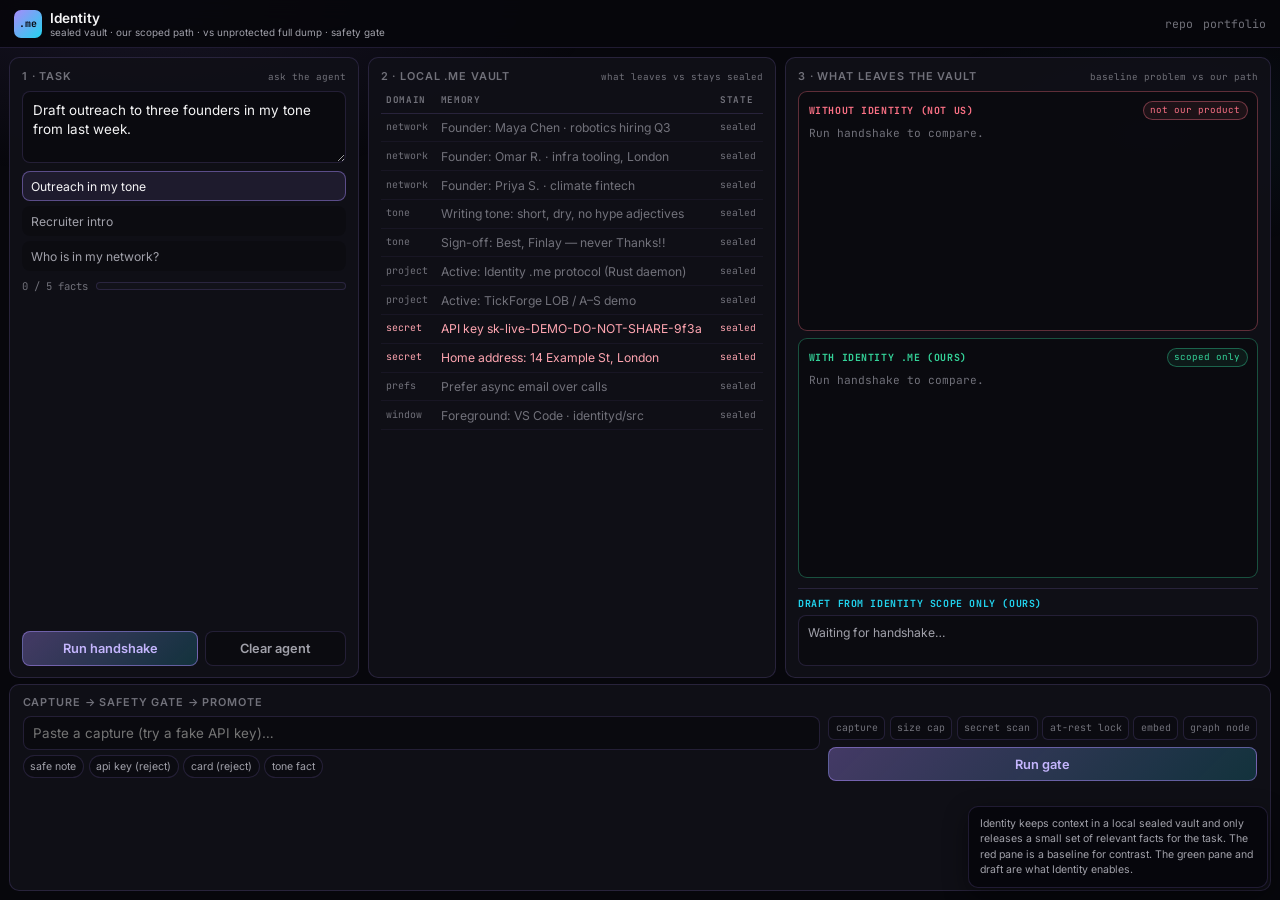
==== demos/identity.html @ fe9ed2af "Identity: only release vault facts relevant to the task." ====
<!DOCTYPE html>
<html lang="en">
  <head>
    <meta charset="utf-8" />
    <meta name="viewport" content="width=device-width, initial-scale=1" />
    <meta http-equiv="Cache-Control" content="no-cache, no-store, must-revalidate" />
    <title>Identity · .me Protocol</title>
    <meta
      name="description"
      content="Identity .me: sealed vault vs naive full dump, scoped handshake, safety gate, draft from allowed facts only."
    />
    <link rel="icon" href="./favicon-identity.svg" type="image/svg+xml" />
    <link rel="preconnect" href="https://fonts.googleapis.com" />
    <link rel="preconnect" href="https://fonts.gstatic.com" crossorigin />
    <link
      href="https://fonts.googleapis.com/css2?family=Inter:wght@400;500;600;700&family=JetBrains+Mono:wght@500;600;700&display=swap"
      rel="stylesheet"
    />
    <style>
      :root {
        --bg: #07070c;
        --panel: rgba(16, 16, 24, 0.94);
        --border: rgba(167, 139, 250, 0.16);
        --text: #f4f4f5;
        --muted: #a1a1aa;
        --mute2: #71717a;
        --violet: #a78bfa;
        --violet2: #c4b5fd;
        --mint: #34d399;
        --rose: #fb7185;
        --cyan: #22d3ee;
        --amber: #fbbf24;
        --font: Inter, system-ui, sans-serif;
        --mono: "JetBrains Mono", ui-monospace, monospace;
      }
      *, *::before, *::after { box-sizing: border-box; }
      html, body { height: 100%; height: 100dvh; margin: 0; overflow: hidden; }
      body {
        font-family: var(--font);
        color: var(--text);
        background: var(--bg);
        -webkit-font-smoothing: antialiased;
      }
      body::before {
        content: "";
        position: fixed;
        inset: 0;
        pointer-events: none;
        background:
          radial-gradient(ellipse 70% 40% at 12% 0%, rgba(167, 139, 250, 0.1), transparent 50%),
          radial-gradient(ellipse 45% 30% at 90% 15%, rgba(34, 211, 238, 0.05), transparent 45%);
      }
      * { scrollbar-width: none; }
      *::-webkit-scrollbar { display: none; }

      .app {
        position: relative;
        z-index: 1;
        height: 100%;
        height: 100dvh;
        display: grid;
        grid-template-rows: 48px minmax(0, 1fr) minmax(148px, 0.34fr);
        overflow: hidden;
      }

      .top {
        display: flex;
        align-items: center;
        justify-content: space-between;
        padding: 0 0.85rem;
        border-bottom: 1px solid var(--border);
        background: rgba(7, 7, 12, 0.94);
        backdrop-filter: blur(10px);
        gap: 0.75rem;
      }
      .brand { display: flex; align-items: center; gap: 0.55rem; min-width: 0; }
      .mark {
        width: 28px; height: 28px; border-radius: 7px;
        display: grid; place-items: center;
        font-family: var(--mono); font-size: 0.62rem; font-weight: 700;
        color: #0a0a12;
        background: linear-gradient(135deg, #a78bfa, #22d3ee);
        flex-shrink: 0;
      }
      .brand h1 { margin: 0; font-size: 0.85rem; font-weight: 600; white-space: nowrap; }
      .brand p {
        margin: 0; font-size: 0.62rem; color: var(--muted);
        white-space: nowrap; overflow: hidden; text-overflow: ellipsis;
      }
      .top-links { display: flex; gap: 0.65rem; flex-shrink: 0; }
      .top-links a {
        font-family: var(--mono); font-size: 0.72rem;
        color: var(--mute2); text-decoration: none;
      }
      .top-links a:hover { color: var(--violet2); }

      .stage {
        display: grid;
        grid-template-columns: minmax(0, 0.9fr) minmax(0, 1.05fr) minmax(0, 1.25fr);
        gap: 0.55rem;
        padding: 0.55rem 0.55rem 0.35rem;
        min-height: 0;
        overflow: hidden;
      }
      @media (max-width: 980px) {
        .app { grid-template-rows: 48px minmax(0, 1fr); overflow: auto; }
        .stage { grid-template-columns: 1fr; height: auto; overflow: visible; }
        .gate-row { min-height: 200px; }
      }

      .panel {
        background: var(--panel);
        border: 1px solid var(--border);
        border-radius: 10px;
        padding: 0.7rem 0.75rem;
        min-height: 0;
        overflow: hidden;
        display: flex;
        flex-direction: column;
      }
      .panel-h {
        display: flex;
        align-items: baseline;
        justify-content: space-between;
        gap: 0.5rem;
        margin-bottom: 0.5rem;
        flex-shrink: 0;
      }
      .panel-h h2 {
        margin: 0;
        font-size: 0.68rem;
        font-weight: 600;
        letter-spacing: 0.08em;
        text-transform: uppercase;
        color: var(--mute2);
      }
      .panel-h .hint {
        font-family: var(--mono);
        font-size: 0.58rem;
        color: var(--mute2);
      }
      .panel-body {
        flex: 1;
        min-height: 0;
        overflow: auto;
        display: flex;
        flex-direction: column;
        gap: 0.5rem;
      }

      .prompt {
        width: 100%;
        min-height: 72px;
        resize: vertical;
        background: rgba(0, 0, 0, 0.28);
        border: 1px solid var(--border);
        border-radius: 8px;
        color: var(--text);
        font: inherit;
        font-size: 0.84rem;
        padding: 0.55rem 0.65rem;
        line-height: 1.4;
      }
      .prompt:focus { outline: none; border-color: rgba(167, 139, 250, 0.45); }

      .presets { display: flex; flex-direction: column; gap: 0.28rem; }
      .preset {
        text-align: left;
        font: inherit;
        font-size: 0.76rem;
        padding: 0.42rem 0.5rem;
        border-radius: 8px;
        border: 1px solid transparent;
        background: rgba(0, 0, 0, 0.22);
        color: var(--muted);
        cursor: pointer;
      }
      .preset:hover { border-color: rgba(167, 139, 250, 0.3); color: var(--text); }
      .preset.active {
        border-color: rgba(167, 139, 250, 0.45);
        background: rgba(167, 139, 250, 0.1);
        color: var(--text);
      }

      .actions {
        display: grid;
        grid-template-columns: 1.25fr 1fr;
        gap: 0.4rem;
        margin-top: auto;
      }
      .btn {
        font: inherit;
        font-weight: 600;
        font-size: 0.8rem;
        padding: 0.55rem 0.65rem;
        border-radius: 8px;
        border: 1px solid var(--border);
        background: rgba(0, 0, 0, 0.25);
        color: var(--muted);
        cursor: pointer;
      }
      .btn.primary {
        background: linear-gradient(135deg, rgba(167, 139, 250, 0.35), rgba(34, 211, 238, 0.18));
        border-color: rgba(167, 139, 250, 0.5);
        color: var(--violet2);
      }
      .btn:hover { filter: brightness(1.08); }

      .budget {
        display: flex;
        align-items: center;
        gap: 0.5rem;
        font-family: var(--mono);
        font-size: 0.66rem;
        color: var(--mute2);
      }
      .budget-bar {
        flex: 1;
        height: 8px;
        border-radius: 4px;
        background: #12121a;
        border: 1px solid var(--border);
        overflow: hidden;
      }
      .budget-bar > i {
        display: block;
        height: 100%;
        width: 0;
        background: linear-gradient(90deg, var(--violet), var(--cyan));
        transition: width 0.4s ease;
      }

      /* Vault table */
      .vault-table {
        width: 100%;
        border-collapse: collapse;
        font-size: 0.76rem;
      }
      .vault-table th {
        text-align: left;
        font-family: var(--mono);
        font-size: 0.58rem;
        letter-spacing: 0.06em;
        text-transform: uppercase;
        color: var(--mute2);
        padding: 0.2rem 0.35rem 0.4rem;
        border-bottom: 1px solid var(--border);
      }
      .vault-table td {
        padding: 0.4rem 0.35rem;
        border-bottom: 1px solid rgba(167, 139, 250, 0.06);
        vertical-align: top;
      }
      .vault-table tr.locked td { color: var(--mute2); }
      .vault-table tr.selected td {
        color: var(--text);
        background: rgba(167, 139, 250, 0.09);
      }
      .vault-table tr.sensitive td { color: #fda4af; }
      .dom {
        font-family: var(--mono);
        font-size: 0.62rem;
        color: var(--violet2);
        white-space: nowrap;
      }
      .status {
        font-family: var(--mono);
        font-size: 0.6rem;
        white-space: nowrap;
      }
      .status.locked { color: var(--mute2); }
      .status.open { color: var(--mint); }
      .status.leak { color: var(--rose); }

      /* Compare column */
      .compare {
        display: grid;
        grid-template-rows: 1fr 1fr;
        gap: 0.45rem;
        min-height: 0;
        flex: 1;
      }
      .lane {
        min-height: 0;
        border-radius: 9px;
        border: 1px solid var(--border);
        background: rgba(0, 0, 0, 0.28);
        padding: 0.55rem 0.6rem;
        display: flex;
        flex-direction: column;
        overflow: hidden;
      }
      .lane.bad { border-color: rgba(251, 113, 133, 0.35); }
      .lane.good { border-color: rgba(52, 211, 153, 0.35); }
      .lane-h {
        display: flex;
        justify-content: space-between;
        align-items: center;
        margin-bottom: 0.35rem;
        flex-shrink: 0;
      }
      .lane-h .title {
        font-family: var(--mono);
        font-size: 0.62rem;
        letter-spacing: 0.06em;
        text-transform: uppercase;
      }
      .lane.bad .title { color: var(--rose); }
      .lane.good .title { color: var(--mint); }
      .lane-h .badge {
        font-family: var(--mono);
        font-size: 0.58rem;
        padding: 0.15rem 0.4rem;
        border-radius: 999px;
        border: 1px solid;
      }
      .lane.bad .badge {
        color: var(--rose);
        border-color: rgba(251, 113, 133, 0.4);
        background: rgba(251, 113, 133, 0.08);
      }
      .lane.good .badge {
        color: var(--mint);
        border-color: rgba(52, 211, 153, 0.4);
        background: rgba(52, 211, 153, 0.08);
      }
      .lane.bad .title { font-weight: 700; }
      .lane.good .title { font-weight: 700; }
      .compare-note {
        margin: 0;
        font-size: 0.68rem;
        color: var(--mute2);
        line-height: 1.35;
        flex-shrink: 0;
      }
      .compare-note em { color: var(--rose); font-style: normal; font-weight: 600; }
      .compare-note strong { color: var(--mint); font-weight: 600; }
      .lane-body {
        flex: 1;
        min-height: 0;
        overflow: auto;
        font-family: var(--mono);
        font-size: 0.7rem;
        line-height: 1.45;
        color: var(--muted);
      }
      .lane-body .line {
        margin: 0.15rem 0;
        opacity: 0;
        transform: translateY(4px);
        transition: 0.3s ease;
      }
      .lane-body .line.show { opacity: 1; transform: none; }
      .lane-body .line.danger { color: var(--rose); }
      .lane-body .line.ok { color: var(--text); }
      .lane-body .empty { color: var(--mute2); }

      .draft {
        border-top: 1px solid var(--border);
        padding-top: 0.5rem;
        margin-top: 0.15rem;
        flex-shrink: 0;
      }
      .draft h3 {
        margin: 0 0 0.3rem;
        font-size: 0.62rem;
        font-family: var(--mono);
        letter-spacing: 0.06em;
        text-transform: uppercase;
        color: var(--cyan);
      }
      .draft-box {
        font-size: 0.76rem;
        line-height: 1.45;
        color: var(--muted);
        background: rgba(0, 0, 0, 0.25);
        border: 1px solid var(--border);
        border-radius: 8px;
        padding: 0.5rem 0.55rem;
        min-height: 4.2em;
      }
      .draft-box strong { color: var(--text); font-weight: 600; }

      /* Gate */
      .gate-row {
        padding: 0 0.55rem 0.55rem;
        min-height: 0;
      }
      .gate-panel {
        height: 100%;
        background: var(--panel);
        border: 1px solid var(--border);
        border-radius: 10px;
        padding: 0.65rem 0.8rem;
        display: flex;
        flex-direction: column;
        min-height: 0;
        gap: 0.4rem;
      }
      .gate-panel h2 {
        margin: 0;
        font-size: 0.68rem;
        font-weight: 600;
        letter-spacing: 0.08em;
        text-transform: uppercase;
        color: var(--mute2);
      }
      .gate-row-inner {
        display: grid;
        grid-template-columns: 1.4fr auto;
        gap: 0.55rem;
        align-items: start;
      }
      @media (max-width: 700px) {
        .gate-row-inner { grid-template-columns: 1fr; }
      }
      .gate-input {
        width: 100%;
        background: rgba(0, 0, 0, 0.28);
        border: 1px solid var(--border);
        border-radius: 8px;
        color: var(--text);
        font: inherit;
        font-size: 0.84rem;
        padding: 0.5rem 0.6rem;
      }
      .gate-input:focus {
        outline: none;
        border-color: rgba(167, 139, 250, 0.45);
      }
      .samples {
        display: flex;
        flex-wrap: wrap;
        gap: 0.28rem;
        margin-top: 0.35rem;
      }
      .sample {
        font: inherit;
        font-size: 0.66rem;
        padding: 0.25rem 0.42rem;
        border-radius: 999px;
        border: 1px solid var(--border);
        background: rgba(0, 0, 0, 0.22);
        color: var(--muted);
        cursor: pointer;
      }
      .sample:hover {
        color: var(--violet2);
        border-color: rgba(167, 139, 250, 0.4);
      }
      .pipeline {
        display: flex;
        flex-wrap: wrap;
        gap: 0.28rem;
        align-content: flex-start;
      }
      .step {
        font-family: var(--mono);
        font-size: 0.62rem;
        padding: 0.28rem 0.4rem;
        border-radius: 6px;
        border: 1px solid var(--border);
        color: var(--mute2);
        background: rgba(0, 0, 0, 0.22);
      }
      .step.on {
        color: var(--mint);
        border-color: rgba(52, 211, 153, 0.45);
        background: rgba(52, 211, 153, 0.08);
      }
      .step.fail {
        color: var(--rose);
        border-color: rgba(251, 113, 133, 0.45);
        background: rgba(251, 113, 133, 0.08);
      }
      .gate-msg {
        font-family: var(--mono);
        font-size: 0.7rem;
        color: var(--muted);
        min-height: 1.1em;
      }
      .gate-msg.ok { color: var(--mint); }
      .gate-msg.bad { color: var(--rose); }

      .blurb {
        position: fixed;
        right: 12px;
        bottom: 12px;
        z-index: 30;
        max-width: min(300px, calc(100vw - 24px));
        padding: 0.6rem 0.7rem;
        border-radius: 10px;
        border: 1px solid var(--border);
        background: rgba(7, 7, 12, 0.95);
        color: var(--muted);
        font-size: 0.66rem;
        line-height: 1.45;
        box-shadow: 0 8px 24px rgba(0, 0, 0, 0.45);
        pointer-events: none;
      }
      .blurb strong {
        display: block;
        color: var(--text);
        font-size: 0.7rem;
        margin-bottom: 0.2rem;
      }
    </style>
  </head>
  <body>
    <div class="app">
      <header class="top">
        <div class="brand">
          <span class="mark">.me</span>
          <div>
            <h1>Identity</h1>
            <p>sealed vault · our scoped path · vs unprotected full dump · safety gate</p>
          </div>
        </div>
        <div class="top-links">
          <a href="https://github.com/FiNdAlMkSkInDaL/Identity" target="_blank" rel="noopener">repo</a>
          <a href="../">portfolio</a>
        </div>
      </header>

      <main class="stage">
        <section class="panel">
          <div class="panel-h">
            <h2>1 · Task</h2>
            <span class="hint mono">ask the agent</span>
          </div>
          <div class="panel-body">
            <textarea class="prompt" id="prompt">Draft outreach to three founders in my tone from last week.</textarea>
            <div class="presets" id="presets"></div>
            <div class="budget">
              <span id="budgetLabel">0 / 5 facts</span>
              <div class="budget-bar"><i id="budgetFill"></i></div>
            </div>
            <div class="actions">
              <button class="btn primary" id="run" type="button">Run handshake</button>
              <button class="btn" id="clear" type="button">Clear agent</button>
            </div>
          </div>
        </section>

        <section class="panel">
          <div class="panel-h">
            <h2>2 · Local .me vault</h2>
            <span class="hint mono">what leaves vs stays sealed</span>
          </div>
          <div class="panel-body">
            <table class="vault-table">
              <thead>
                <tr>
                  <th>Domain</th>
                  <th>Memory</th>
                  <th>State</th>
                </tr>
              </thead>
              <tbody id="vaultBody"></tbody>
            </table>
          </div>
        </section>

        <section class="panel">
          <div class="panel-h">
            <h2>3 · What leaves the vault</h2>
            <span class="hint mono">baseline problem vs our path</span>
          </div>
          <div class="panel-body">
            <div class="compare">
              <div class="lane bad">
                <div class="lane-h">
                  <span class="title">Without Identity (not us)</span>
                  <span class="badge">not our product</span>
                </div>
                <div class="lane-body" id="naiveBody">
                  <div class="empty">Run handshake to compare.</div>
                </div>
              </div>
              <div class="lane good">
                <div class="lane-h">
                  <span class="title">With Identity .me (ours)</span>
                  <span class="badge">scoped only</span>
                </div>
                <div class="lane-body" id="idBody">
                  <div class="empty">Run handshake to compare.</div>
                </div>
              </div>
            </div>
            <div class="draft">
              <h3>Draft from Identity scope only (ours)</h3>
              <div class="draft-box" id="draftBox">
                Waiting for handshake…
              </div>
            </div>
          </div>
        </section>
      </main>

      <div class="gate-row">
        <div class="gate-panel">
          <h2>Capture → safety gate → promote</h2>
          <div class="gate-row-inner">
            <div>
              <input class="gate-input" id="capture" placeholder="Paste a capture (try a fake API key)…" />
              <div class="samples">
                <button type="button" class="sample" data-t="Met with Acme founder; they liked the local-first pitch.">safe note</button>
                <button type="button" class="sample" data-t="sk-live-51a2b3c4d5e6f7g8h9i0j1k2l3m4n5o6">api key (reject)</button>
                <button type="button" class="sample" data-t="Card 4111 1111 1111 1111 expires 09/28">card (reject)</button>
                <button type="button" class="sample" data-t="Prefer short emails; no exclamation marks.">tone fact</button>
              </div>
              <div class="gate-msg" id="gateMsg"></div>
            </div>
            <div>
              <div class="pipeline" id="pipeline">
                <span class="step" data-s="capture">capture</span>
                <span class="step" data-s="size">size cap</span>
                <span class="step" data-s="secret">secret scan</span>
                <span class="step" data-s="lock">at-rest lock</span>
                <span class="step" data-s="embed">embed</span>
                <span class="step" data-s="graph">graph node</span>
              </div>
              <button class="btn primary" id="runGate" type="button" style="width:100%;margin-top:0.45rem">Run gate</button>
            </div>
          </div>
        </div>
      </div>
    </div>

    <aside class="blurb" aria-label="About Identity">
      Identity keeps context in a local sealed vault and only releases a small set of
      relevant facts for the task. The red pane is a baseline for contrast. The green
      pane and draft are what Identity enables.
    </aside>

    <script>
      const BUDGET = 5;
      const VAULT = [
        { id: "n1", domain: "network", text: "Founder: Maya Chen · robotics hiring Q3", sensitive: false },
        { id: "n2", domain: "network", text: "Founder: Omar R. · infra tooling, London", sensitive: false },
        { id: "n3", domain: "network", text: "Founder: Priya S. · climate fintech", sensitive: false },
        { id: "n4", domain: "tone", text: "Writing tone: short, dry, no hype adjectives", sensitive: false },
        { id: "n5", domain: "tone", text: "Sign-off: Best, Finlay — never Thanks!!", sensitive: false },
        { id: "n6", domain: "project", text: "Active: Identity .me protocol (Rust daemon)", sensitive: false },
        { id: "n7", domain: "project", text: "Active: TickForge LOB / A–S demo", sensitive: false },
        { id: "n8", domain: "secret", text: "API key sk-live-DEMO-DO-NOT-SHARE-9f3a", sensitive: true },
        { id: "n9", domain: "secret", text: "Home address: 14 Example St, London", sensitive: true },
        { id: "n10", domain: "prefs", text: "Prefer async email over calls", sensitive: false },
        { id: "n11", domain: "window", text: "Foreground: VS Code · identityd/src", sensitive: false },
      ];

      const PRESETS = [
        {
          label: "Outreach in my tone",
          text: "Draft outreach to three founders in my tone from last week.",
        },
        {
          label: "Recruiter intro",
          text: "Write a short recruiter intro about my active engineering projects.",
        },
        {
          label: "Who is in my network?",
          text: "List founders in my network relevant to infra tooling.",
        },
      ];

      let selected = [];

      function renderVault() {
        const body = document.getElementById("vaultBody");
        body.innerHTML = "";
        VAULT.forEach((n) => {
          const open = selected.includes(n.id);
          const tr = document.createElement("tr");
          tr.className =
            (open ? "selected" : "locked") + (n.sensitive ? " sensitive" : "");
          let stateLabel = "sealed";
          let stateCls = "locked";
          if (open) {
            stateLabel = "scoped out";
            stateCls = "open";
          }
          tr.innerHTML =
            '<td class="dom">' +
            n.domain +
            "</td><td>" +
            n.text +
            '</td><td class="status ' +
            stateCls +
            '">' +
            stateLabel +
            "</td>";
          body.appendChild(tr);
        });
        document.getElementById("budgetFill").style.width =
          (selected.length / BUDGET) * 100 + "%";
        document.getElementById("budgetLabel").textContent =
          selected.length + " / " + BUDGET + " facts";
      }

      function rankForTask(prompt) {
        const t = (prompt || "").toLowerCase().trim();
        // Minimum relevance: never fill the budget with random/unrelated vault junk.
        const MIN_SCORE = 1.5;

        const scores = VAULT.filter((n) => !n.sensitive)
          .map((n) => {
            let s = 0;
            const text = (n.text || "").toLowerCase();

            // Domain cues from the task
            if (/founder|outreach|network|infra|connect|intro to/.test(t) && n.domain === "network") {
              s += 3.2;
            }
            if (/tone|writing|outreach|email|draft|message|sign-?off/.test(t) && n.domain === "tone") {
              s += 3.0;
            }
            if (/project|recruiter|engineering|code|tickforge|identity|portfolio|demo/.test(t) && n.domain === "project") {
              s += 3.2;
            }
            if (/email|outreach|async|call|meeting/.test(t) && n.domain === "prefs") {
              s += 1.8;
            }
            // Window title only if task is about current work context
            if (/current|foreground|what am i|vscode|editor|working on now/.test(t) && n.domain === "window") {
              s += 2.0;
            }
            // Light keyword overlap with the memory text itself
            const words = t.split(/[^a-z0-9]+/).filter((w) => w.length > 3);
            words.forEach((w) => {
              if (text.includes(w)) s += 0.9;
            });

            return { n, s };
          })
          .filter((row) => row.s >= MIN_SCORE)
          .sort((a, b) => b.s - a.s);

        const picked = [];
        const domains = new Set();
        for (const row of scores) {
          if (picked.length >= BUDGET) break;
          // Prefer domain diversity, but only among relevant hits
          if (domains.has(row.n.domain) && domains.size < 2 && picked.length < BUDGET - 1) {
            continue;
          }
          picked.push(row.n);
          domains.add(row.n.domain);
        }
        return picked;
      }

      function fillLane(el, lines, dangerSet) {
        el.innerHTML = "";
        if (!lines.length) {
          el.innerHTML = '<div class="empty">empty</div>';
          return;
        }
        lines.forEach((item, i) => {
          const div = document.createElement("div");
          const isDanger = dangerSet && dangerSet.has(item.id);
          div.className = "line " + (isDanger ? "danger" : "ok");
          div.textContent =
            (isDanger ? "! " : "• ") +
            "[" +
            item.domain +
            "] " +
            item.text;
          el.appendChild(div);
          setTimeout(() => div.classList.add("show"), 60 + i * 70);
        });
      }

      function buildDraft(picks, prompt) {
        const t = (prompt || "").toLowerCase();
        if (!picks.length) {
          return (
            "<strong>No relevant vault context.</strong><br/>" +
            "Identity released <em>zero</em> facts for this task — nothing in the sealed vault " +
            "matched. (A baseline dump would still have leaked secrets.)"
          );
        }
        const founders = picks.filter((p) => p.domain === "network").map((p) => p.text.replace(/^Founder:\s*/i, ""));
        const tone = picks.find((p) => p.domain === "tone");
        const projects = picks.filter((p) => p.domain === "project").map((p) => p.text.replace(/^Active:\s*/i, ""));
        const prefs = picks.find((p) => p.domain === "prefs");

        if (/outreach|founder|network|email/.test(t) && founders.length) {
          const who = founders.slice(0, 3).join("; ");
          const toneBit = tone
            ? " Tone: " + tone.text.replace(/^Writing tone:\s*/i, "").replace(/^Sign-off:\s*/i, "sign-off ") + "."
            : "";
          const prefBit = prefs ? " " + prefs.text + "." : "";
          return (
            "<strong>Subject:</strong> quick note<br/><br/>" +
            "Hi — saw your work and wanted to connect. Relevant people from my network context: " +
            who +
            "." +
            toneBit +
            prefBit +
            "<br/><br/><em>Generated only from the scoped Identity slice (secrets never included).</em>"
          );
        }

        if (/recruiter|project|intro|engineering/.test(t) && projects.length) {
          return (
            "<strong>Intro draft:</strong><br/>" +
            "I'm currently shipping " +
            projects.join(" and ") +
            ". Happy to walk through architecture, tradeoffs, and demos." +
            (tone ? " (" + tone.text + ")" : "") +
            "<br/><br/><em>Built from scoped project/tone facts only — home address and API keys never left the vault.</em>"
          );
        }

        if (founders.length) {
          return (
            "<strong>Network note:</strong><br/>" +
            founders.map((f) => "• " + f).join("<br/>") +
            "<br/><br/><em>Scoped network facts only.</em>"
          );
        }

        return (
          "<strong>Scoped reply:</strong><br/>" +
          picks.map((p) => "• " + p.text).join("<br/>") +
          "<br/><br/><em>No secrets included.</em>"
        );
      }

      function handshake() {
        const prompt = document.getElementById("prompt").value;
        const picks = rankForTask(prompt);
        selected = picks.map((p) => p.id);
        renderVault();

        // Baseline anti-pattern: dump everything including secrets (NOT our product)
        const naive = VAULT.slice();
        const danger = new Set(VAULT.filter((v) => v.sensitive).map((v) => v.id));
        fillLane(document.getElementById("naiveBody"), naive, danger);
        // Ours: only task-relevant facts (may be empty for OOD prompts)
        fillLane(document.getElementById("idBody"), picks, null);
        if (!picks.length) {
          document.getElementById("idBody").innerHTML =
            '<div class="empty">no relevant facts released</div>';
        }

        document.getElementById("draftBox").innerHTML = buildDraft(picks, prompt);
      }

      function clearAgent() {
        selected = [];
        renderVault();
        document.getElementById("naiveBody").innerHTML =
          '<div class="empty">Run handshake to compare.</div>';
        document.getElementById("idBody").innerHTML =
          '<div class="empty">Run handshake to compare.</div>';
        document.getElementById("draftBox").textContent = "Waiting for handshake…";
      }

      function secretScan(text) {
        const patterns = [
          { re: /\bsk-[a-zA-Z0-9]{10,}\b/, why: "API key pattern" },
          { re: /\b\d{4}[\s-]?\d{4}[\s-]?\d{4}[\s-]?\d{4}\b/, why: "payment card pattern" },
          { re: /\b(AKIA|ASIA)[A-Z0-9]{16}\b/, why: "cloud access key" },
          { re: /-----BEGIN (RSA |OPENSSH )?PRIVATE KEY-----/, why: "private key block" },
          { re: /\bpassword\s*=\s*\S+/i, why: "password assignment" },
        ];
        for (const p of patterns) {
          if (p.re.test(text)) return p.why;
        }
        return null;
      }

      function runGate() {
        const text = document.getElementById("capture").value || "";
        const steps = [...document.querySelectorAll("#pipeline .step")];
        steps.forEach((s) => s.classList.remove("on", "fail"));
        const msg = document.getElementById("gateMsg");
        msg.className = "gate-msg";
        msg.textContent = "";

        const order = ["capture", "size", "secret", "lock", "embed", "graph"];
        let i = 0;
        const tick = () => {
          if (i >= order.length) return;
          const name = order[i];
          const el = steps.find((s) => s.dataset.s === name);
          if (name === "capture") {
            if (!text.trim()) {
              el.classList.add("fail");
              msg.className = "gate-msg bad";
              msg.textContent = "reject — empty capture";
              return;
            }
            el.classList.add("on");
          } else if (name === "size") {
            if (text.length > 1_000_000) {
              el.classList.add("fail");
              msg.className = "gate-msg bad";
              msg.textContent = "reject — exceeds 1MB cap";
              return;
            }
            el.classList.add("on");
          } else if (name === "secret") {
            const why = secretScan(text);
            if (why) {
              el.classList.add("fail");
              msg.className = "gate-msg bad";
              msg.textContent = "reject — " + why;
              return;
            }
            el.classList.add("on");
          } else {
            el.classList.add("on");
          }
          i++;
          if (i >= order.length) {
            msg.className = "gate-msg ok";
            msg.textContent = "accepted → locked → embedded → graph node";
            // Promote safe capture into vault for demo usefulness
            const id = "cap-" + Date.now();
            VAULT.unshift({
              id,
              domain: "capture",
              text: text.trim().slice(0, 120),
              sensitive: false,
            });
            renderVault();
            return;
          }
          setTimeout(tick, 180);
        };
        tick();
      }

      function boot() {
        const presets = document.getElementById("presets");
        PRESETS.forEach((p, idx) => {
          const b = document.createElement("button");
          b.type = "button";
          b.className = "preset" + (idx === 0 ? " active" : "");
          b.textContent = p.label;
          b.onclick = () => {
            document.getElementById("prompt").value = p.text;
            presets.querySelectorAll(".preset").forEach((x) => x.classList.remove("active"));
            b.classList.add("active");
          };
          presets.appendChild(b);
        });

        document.getElementById("run").onclick = handshake;
        document.getElementById("clear").onclick = clearAgent;
        document.getElementById("runGate").onclick = runGate;
        document.querySelectorAll(".sample").forEach((b) => {
          b.onclick = () => {
            document.getElementById("capture").value = b.dataset.t;
          };
        });
        renderVault();
      }

      boot();
    </script>
  </body>
</html>
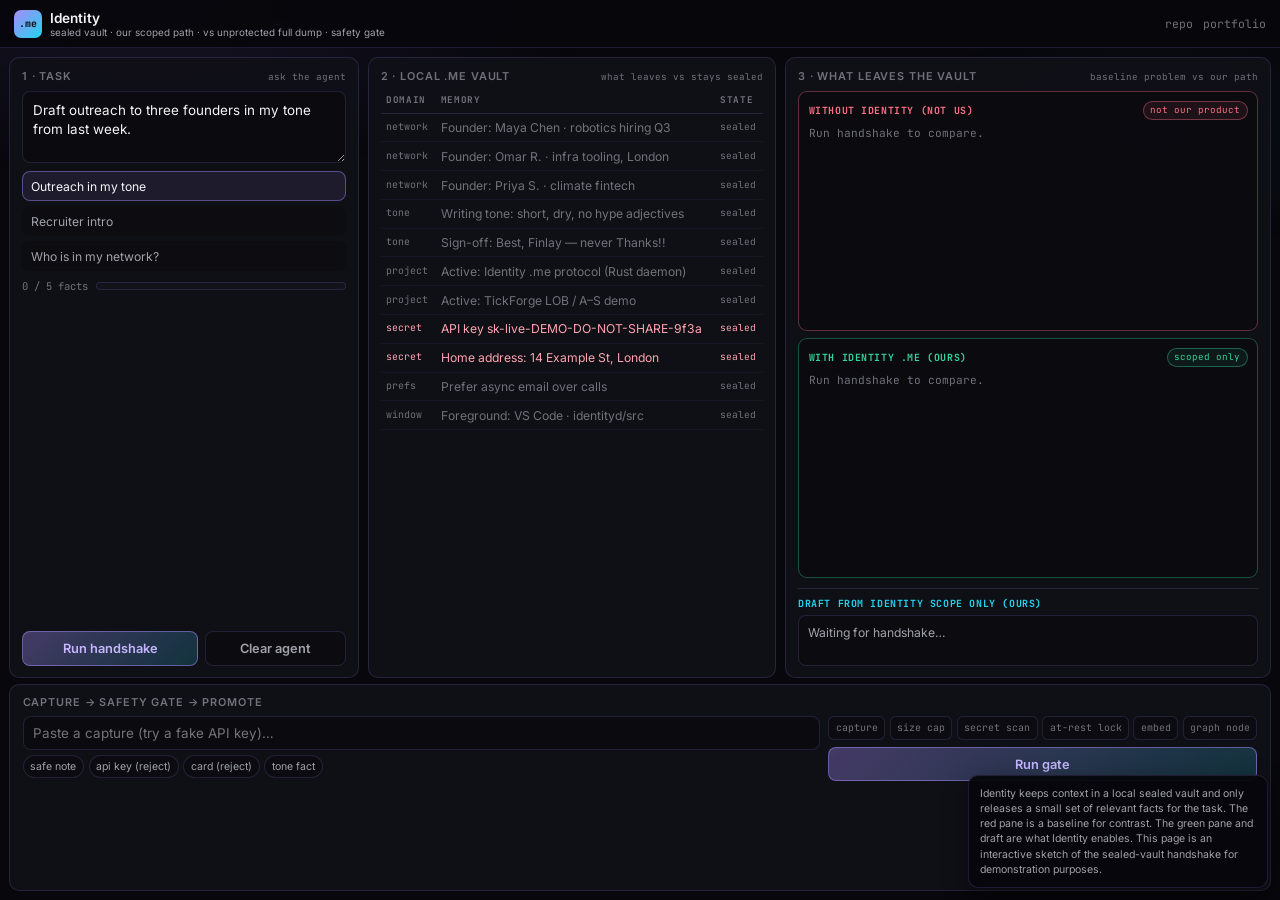
==== commit 491da8db: "Refactor Polymarket demo for clarity; unify demo blurb sketch line." ====
--- a/demos/identity.html
+++ b/demos/identity.html
@@ -630,7 +630,8 @@
     <aside class="blurb" aria-label="About Identity">
       Identity keeps context in a local sealed vault and only releases a small set of
       relevant facts for the task. The red pane is a baseline for contrast. The green
-      pane and draft are what Identity enables.
+      pane and draft are what Identity enables. This page is an interactive sketch of
+      the sealed-vault handshake for demonstration purposes.
     </aside>
 
     <script>
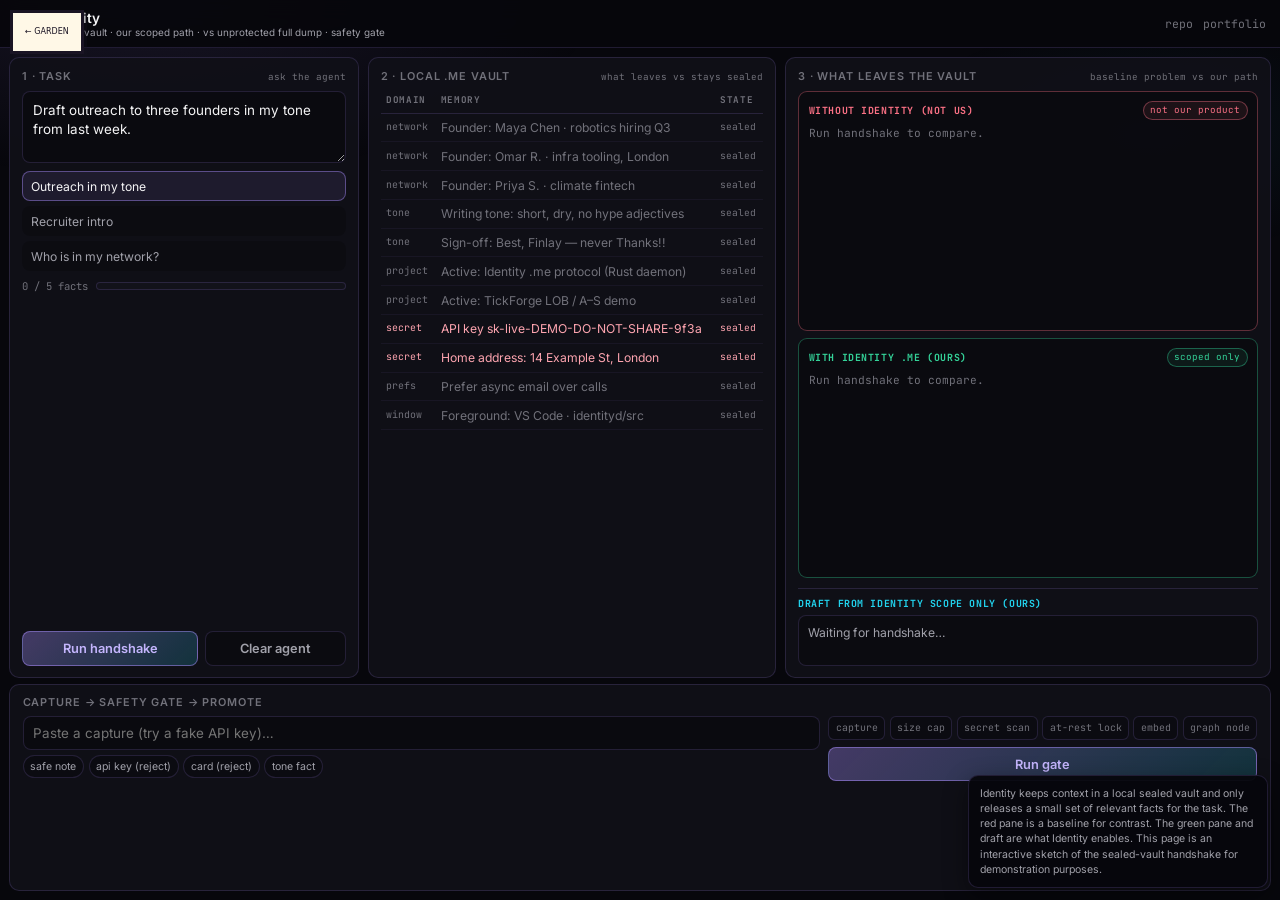
==== commit 05e0c739: "Pixel garden v2: clarity, modals, mobile list, a11y Thinner bush density, larger bobbing project flo" ====
--- a/demos/identity.html
+++ b/demos/identity.html
@@ -507,6 +507,15 @@
     </style>
   </head>
   <body>
+    <link rel="stylesheet" href="./garden-back.css" />
+    <a class="garden-back" href="../">← GARDEN</a>
+    <script>
+      try {
+        if (window.self !== window.top) document.documentElement.classList.add("in-garden-frame");
+      } catch (e) {
+        document.documentElement.classList.add("in-garden-frame");
+      }
+    </script>
     <div class="app">
       <header class="top">
         <div class="brand">
--- a/demos/garden-back.css
+++ b/demos/garden-back.css
@@ -0,0 +1,31 @@
+/* Fixed pixel "Back to Garden" — demos when opened standalone */
+.garden-back {
+  position: fixed;
+  top: 10px;
+  left: 10px;
+  z-index: 9999;
+  font-family: "Press Start 2P", system-ui, monospace;
+  font-size: 8px;
+  line-height: 1.2;
+  color: #1a1424;
+  text-decoration: none;
+  background: #fff8e7;
+  border: 3px solid #1a1424;
+  padding: 10px 12px;
+  min-height: 44px;
+  min-width: 44px;
+  display: inline-flex;
+  align-items: center;
+  box-shadow: 3px 3px 0 rgba(26, 20, 36, 0.3);
+}
+.garden-back:hover,
+.garden-back:focus-visible {
+  background: #dcfce7;
+  outline: 3px solid #22d3ee;
+  outline-offset: 1px;
+}
+
+/* Hide when embedded in garden iframe */
+html.in-garden-frame .garden-back {
+  display: none;
+}
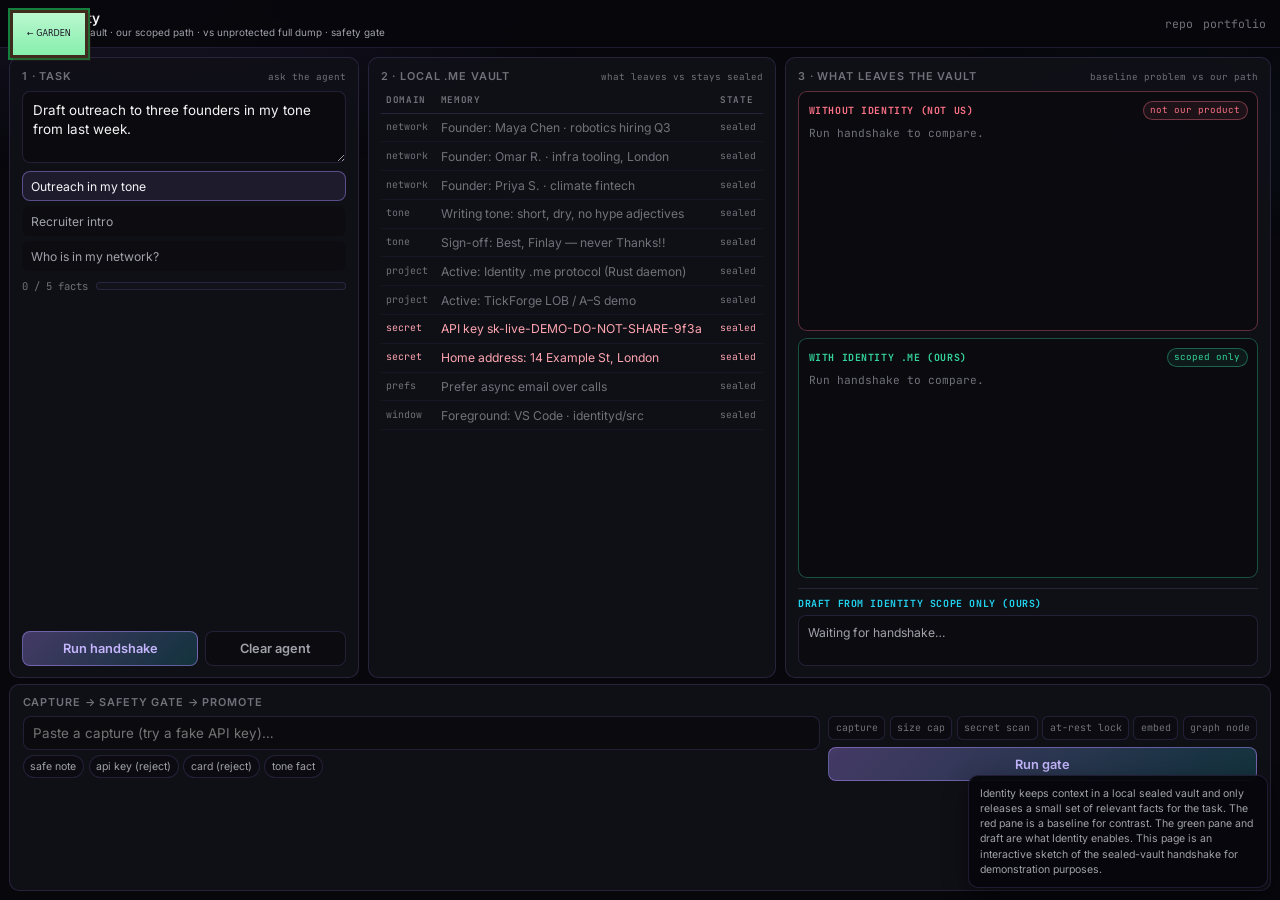
==== commit 7e329668: "Mobile-first polish for all garden demos Shared mobile-polish.css: stack layouts, 48px touch targets" ====
--- a/demos/identity.html
+++ b/demos/identity.html
@@ -414,6 +414,25 @@
       @media (max-width: 700px) {
         .gate-row-inner { grid-template-columns: 1fr; }
       }
+      @media (max-width: 768px) {
+        .app { overflow: auto; height: auto; min-height: 100dvh; }
+        .stage {
+          grid-template-columns: 1fr !important;
+          height: auto !important;
+          overflow: visible !important;
+          padding-bottom: 5rem;
+        }
+        .top { padding-left: 4.25rem; min-height: 52px; flex-wrap: wrap; }
+        .sample {
+          min-height: 44px;
+          padding: 0.55rem 0.75rem !important;
+          font-size: 0.78rem !important;
+        }
+        .gate-input { min-height: 52px; font-size: 16px !important; }
+        .btn, button.btn { min-height: 48px; }
+        .compare, .vault, .dump { font-size: 0.85rem; }
+        .panel { padding: 0.85rem; }
+      }
       .gate-input {
         width: 100%;
         background: rgba(0, 0, 0, 0.28);
@@ -506,8 +525,9 @@
       }
     </style>
   </head>
+  <link rel="stylesheet" href="./mobile-polish.css?v=m1" />
   <body>
-    <link rel="stylesheet" href="./garden-back.css" />
+    <link rel="stylesheet" href="./garden-back.css?v=m1" />
     <a class="garden-back" href="../">← GARDEN</a>
     <script>
       try {
--- a/demos/mobile-polish.css
+++ b/demos/mobile-polish.css
@@ -0,0 +1,198 @@
+/**
+ * Shared mobile-first polish for all garden demos.
+ * Linked after each demo’s own styles.
+ */
+
+/* Touch defaults */
+html {
+  -webkit-text-size-adjust: 100%;
+  text-size-adjust: 100%;
+}
+
+button,
+a,
+input,
+select,
+textarea,
+label,
+[role="button"] {
+  touch-action: manipulation;
+  -webkit-tap-highlight-color: rgba(134, 239, 172, 0.25);
+}
+
+/* Bigger native control affordances */
+input[type="range"] {
+  height: 28px;
+  accent-color: #22c55e;
+}
+input[type="range"]::-webkit-slider-thumb {
+  width: 28px;
+  height: 28px;
+}
+input[type="range"]::-moz-range-thumb {
+  width: 28px;
+  height: 28px;
+}
+
+/* Active / press feedback */
+button:active,
+.btn:active,
+.chip:active,
+.sample:active,
+.nav-btn:active {
+  transform: scale(0.97);
+  filter: brightness(1.08);
+}
+
+/* ── Mobile shell ─────────────────────────────────────────────── */
+@media (max-width: 768px) {
+  /* Prefer page scroll over cramped fixed layouts */
+  html,
+  body {
+    overflow-x: hidden;
+    overflow-y: auto !important;
+    min-height: 100%;
+    min-height: 100dvh;
+    height: auto !important;
+  }
+
+  .app {
+    height: auto !important;
+    min-height: 100dvh;
+    overflow: visible !important;
+    grid-template-rows: auto auto minmax(0, auto) !important;
+  }
+
+  .stage {
+    display: flex !important;
+    flex-direction: column !important;
+    height: auto !important;
+    min-height: 0;
+    overflow: visible !important;
+    gap: 0.75rem !important;
+    padding: 0.65rem 0.65rem calc(5.5rem + env(safe-area-inset-bottom, 0px)) !important;
+  }
+
+  .panel,
+  .col-controls,
+  .col-chart,
+  .col-neighbours,
+  .right-col {
+    min-height: 0;
+    overflow: visible !important;
+    max-height: none !important;
+  }
+
+  .panel-body {
+    overflow: visible !important;
+  }
+
+  /* Top bars: room for garden chip + thumb reach */
+  .top {
+    min-height: 52px;
+    padding: 0.55rem 0.65rem 0.55rem 4.5rem !important;
+    flex-wrap: wrap;
+    row-gap: 0.35rem;
+  }
+
+  .brand h1 {
+    font-size: 0.78rem !important;
+  }
+
+  .brand p {
+    font-size: 0.58rem !important;
+    white-space: normal !important;
+    max-width: 42ch;
+  }
+
+  /* Touch targets */
+  .btn,
+  button.btn,
+  .chip,
+  .sample,
+  .nav-btn {
+    min-height: 48px !important;
+    min-width: 48px;
+    padding: 0.7rem 0.85rem !important;
+    font-size: 0.85rem !important;
+  }
+
+  .btn-row,
+  .btn-row.three {
+    grid-template-columns: 1fr !important;
+    gap: 0.5rem !important;
+  }
+
+  input[type="text"],
+  input[type="search"],
+  textarea,
+  .gate-input,
+  select {
+    min-height: 48px !important;
+    font-size: 16px !important; /* prevents iOS zoom */
+    padding: 0.7rem 0.75rem !important;
+  }
+
+  /* Blurbs: don’t cover primary actions on small screens */
+  .blurb {
+    position: static !important;
+    max-width: none !important;
+    margin: 0.5rem 0.65rem 1rem !important;
+    pointer-events: none;
+    font-size: 0.78rem !important;
+    line-height: 1.5 !important;
+  }
+
+  /* Signals / strips stack */
+  .signals {
+    grid-template-columns: 1fr !important;
+    gap: 0.5rem !important;
+  }
+
+  .kv {
+    grid-template-columns: 1fr 1fr !important;
+  }
+
+  /* Light garden-tinted edge (cheap, no particles) */
+  body::after {
+    content: "";
+    position: fixed;
+    inset: auto 0 0 0;
+    height: 48px;
+    pointer-events: none;
+    z-index: 5;
+    background: linear-gradient(
+      0deg,
+      rgba(20, 83, 45, 0.35),
+      transparent
+    );
+  }
+}
+
+/* Very small phones */
+@media (max-width: 380px) {
+  .top {
+    padding-left: 4rem !important;
+  }
+  .brand h1 {
+    font-size: 0.7rem !important;
+  }
+}
+
+/* Prefer reduced motion still */
+@media (prefers-reduced-motion: reduce) {
+  button:active,
+  .btn:active,
+  .chip:active,
+  .sample:active {
+    transform: none;
+  }
+}
+
+/* Embedded in garden iframe: slightly denser top padding (shell has its own bar) */
+html.in-garden-frame .top {
+  padding-left: 0.65rem !important;
+}
+html.in-garden-frame .garden-back {
+  display: none !important;
+}
--- a/demos/garden-back.css
+++ b/demos/garden-back.css
@@ -1,31 +1,52 @@
-/* Fixed pixel "Back to Garden" — demos when opened standalone */
+/* Fixed pixel "Back to Garden" — demos when opened standalone (matches garden shell) */
 .garden-back {
   position: fixed;
-  top: 10px;
-  left: 10px;
+  top: max(10px, env(safe-area-inset-top, 0px));
+  left: max(10px, env(safe-area-inset-left, 0px));
   z-index: 9999;
   font-family: "Press Start 2P", system-ui, monospace;
   font-size: 8px;
   line-height: 1.2;
   color: #1a1424;
   text-decoration: none;
-  background: #fff8e7;
-  border: 3px solid #1a1424;
-  padding: 10px 12px;
-  min-height: 44px;
-  min-width: 44px;
+  background: linear-gradient(180deg, #bbf7d0, #86efac);
+  border: 3px solid #3f2a1e;
+  padding: 12px 14px;
+  min-height: 48px;
+  min-width: 48px;
   display: inline-flex;
   align-items: center;
-  box-shadow: 3px 3px 0 rgba(26, 20, 36, 0.3);
+  justify-content: center;
+  box-shadow:
+    3px 3px 0 rgba(63, 42, 30, 0.3),
+    0 0 0 2px #15803d;
+  touch-action: manipulation;
+  -webkit-tap-highlight-color: rgba(134, 239, 172, 0.35);
+  transition: transform 0.1s steps(2), background 0.1s steps(2);
 }
 .garden-back:hover,
 .garden-back:focus-visible {
-  background: #dcfce7;
+  background: #4ade80;
   outline: 3px solid #22d3ee;
   outline-offset: 1px;
+}
+.garden-back:active {
+  transform: scale(0.96);
+  background: #22c55e;
 }
 
 /* Hide when embedded in garden iframe */
 html.in-garden-frame .garden-back {
   display: none;
 }
+
+@media (max-width: 768px) {
+  .garden-back {
+    font-size: 7px;
+    padding: 12px 12px;
+    box-shadow:
+      3px 3px 0 rgba(63, 42, 30, 0.35),
+      0 0 0 2px #15803d,
+      0 0 16px rgba(34, 197, 94, 0.25);
+  }
+}
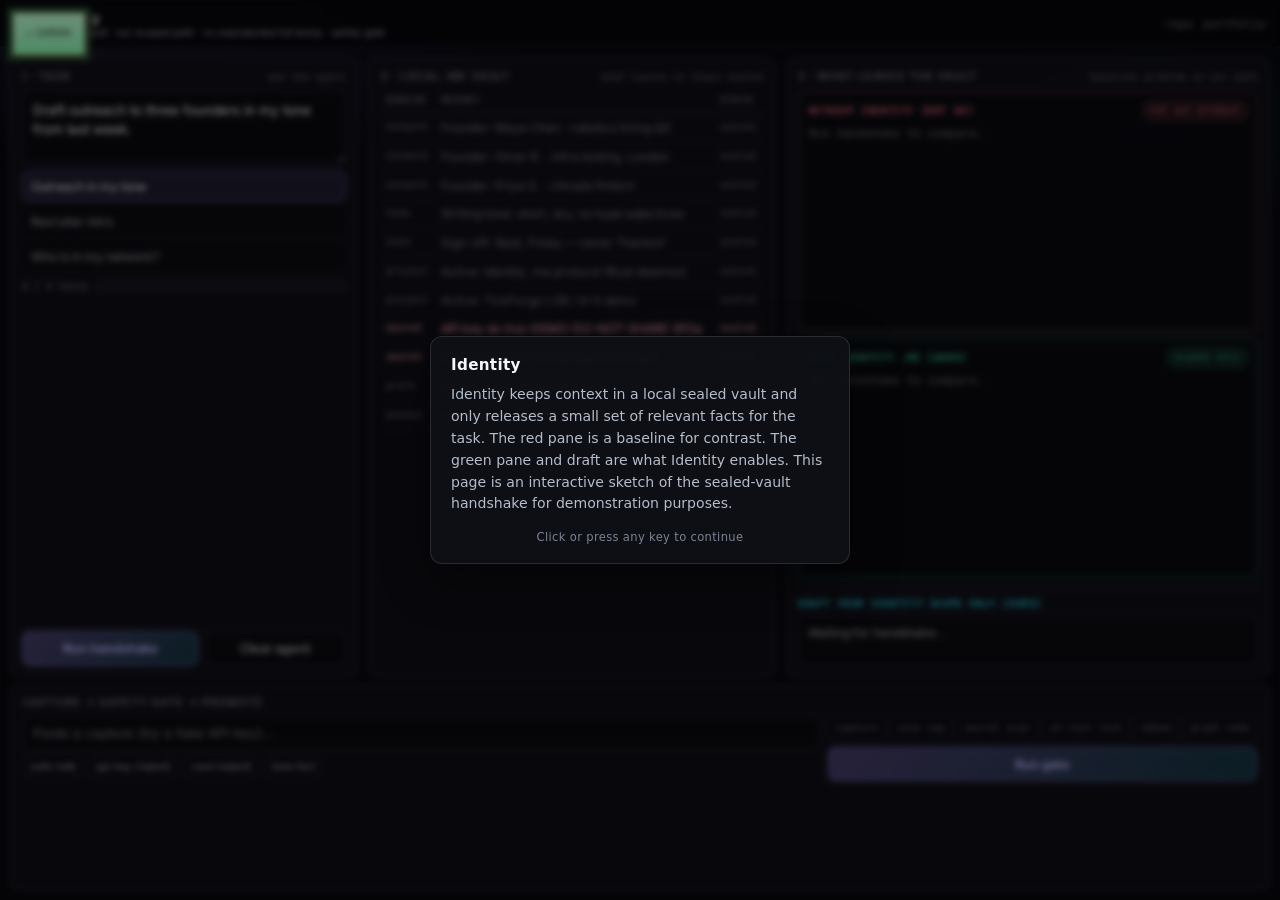
==== commit 42c00154: "Replace project blurbs with dismissible intro modals Bottom-right demo descriptions were easy to mis" ====
--- a/demos/identity.html
+++ b/demos/identity.html
@@ -501,31 +501,10 @@
       .gate-msg.ok { color: var(--mint); }
       .gate-msg.bad { color: var(--rose); }
 
-      .blurb {
-        position: fixed;
-        right: 12px;
-        bottom: 12px;
-        z-index: 30;
-        max-width: min(300px, calc(100vw - 24px));
-        padding: 0.6rem 0.7rem;
-        border-radius: 10px;
-        border: 1px solid var(--border);
-        background: rgba(7, 7, 12, 0.95);
-        color: var(--muted);
-        font-size: 0.66rem;
-        line-height: 1.45;
-        box-shadow: 0 8px 24px rgba(0, 0, 0, 0.45);
-        pointer-events: none;
-      }
-      .blurb strong {
-        display: block;
-        color: var(--text);
-        font-size: 0.7rem;
-        margin-bottom: 0.2rem;
-      }
     </style>
   </head>
   <link rel="stylesheet" href="./mobile-polish.css?v=m1" />
+  <link rel="stylesheet" href="./intro-modal.css?v=1" />
   <body>
     <link rel="stylesheet" href="./garden-back.css?v=m1" />
     <a class="garden-back" href="../">← GARDEN</a>
@@ -656,12 +635,25 @@
       </div>
     </div>
 
-    <aside class="blurb" aria-label="About Identity">
-      Identity keeps context in a local sealed vault and only releases a small set of
-      relevant facts for the task. The red pane is a baseline for contrast. The green
-      pane and draft are what Identity enables. This page is an interactive sketch of
-      the sealed-vault handshake for demonstration purposes.
-    </aside>
+    <div
+      class="intro-modal"
+      id="introModal"
+      role="dialog"
+      aria-modal="true"
+      aria-labelledby="introTitle"
+    >
+      <div class="intro-modal__backdrop" aria-hidden="true"></div>
+      <div class="intro-modal__card">
+        <h2 class="intro-modal__title" id="introTitle">Identity</h2>
+        <p class="intro-modal__body">
+          Identity keeps context in a local sealed vault and only releases a small set of
+          relevant facts for the task. The red pane is a baseline for contrast. The green
+          pane and draft are what Identity enables. This page is an interactive sketch of
+          the sealed-vault handshake for demonstration purposes.
+        </p>
+        <p class="intro-modal__hint">Click or press any key to continue</p>
+      </div>
+    </div>
 
     <script>
       const BUDGET = 5;
@@ -992,5 +984,6 @@
 
       boot();
     </script>
+    <script src="./intro-modal.js?v=1"></script>
   </body>
 </html>
--- a/demos/mobile-polish.css
+++ b/demos/mobile-polish.css
@@ -133,16 +133,6 @@
     padding: 0.7rem 0.75rem !important;
   }
 
-  /* Blurbs: don’t cover primary actions on small screens */
-  .blurb {
-    position: static !important;
-    max-width: none !important;
-    margin: 0.5rem 0.65rem 1rem !important;
-    pointer-events: none;
-    font-size: 0.78rem !important;
-    line-height: 1.5 !important;
-  }
-
   /* Signals / strips stack */
   .signals {
     grid-template-columns: 1fr !important;
--- a/demos/intro-modal.css
+++ b/demos/intro-modal.css
@@ -0,0 +1,145 @@
+/* Project intro modal — centered, light, dismiss on any click/key */
+
+.intro-modal {
+  position: fixed;
+  inset: 0;
+  z-index: 10000;
+  display: flex;
+  align-items: center;
+  justify-content: center;
+  padding: max(16px, env(safe-area-inset-top)) max(16px, env(safe-area-inset-right))
+    max(16px, env(safe-area-inset-bottom)) max(16px, env(safe-area-inset-left));
+  box-sizing: border-box;
+  cursor: pointer;
+  -webkit-tap-highlight-color: transparent;
+}
+
+.intro-modal[hidden] {
+  display: none !important;
+}
+
+.intro-modal__backdrop {
+  position: absolute;
+  inset: 0;
+  background: rgba(0, 0, 0, 0.42);
+  backdrop-filter: blur(3px);
+  -webkit-backdrop-filter: blur(3px);
+  animation: intro-fade-in 0.22s ease-out;
+}
+
+.intro-modal__card {
+  position: relative;
+  z-index: 1;
+  width: min(420px, 100%);
+  max-height: min(70vh, 480px);
+  overflow: auto;
+  padding: 1.15rem 1.25rem 1rem;
+  border-radius: 12px;
+  border: 1px solid rgba(255, 255, 255, 0.12);
+  background: rgba(14, 16, 22, 0.94);
+  color: rgba(230, 234, 242, 0.88);
+  box-shadow:
+    0 16px 48px rgba(0, 0, 0, 0.45),
+    0 0 0 1px rgba(0, 0, 0, 0.25);
+  font-family: system-ui, -apple-system, "Segoe UI", sans-serif;
+  font-size: 0.88rem;
+  line-height: 1.55;
+  text-align: left;
+  pointer-events: none;
+  animation: intro-card-in 0.28s cubic-bezier(0.22, 1, 0.36, 1);
+}
+
+.intro-modal__title {
+  margin: 0 0 0.55rem;
+  font-size: 0.95rem;
+  font-weight: 650;
+  letter-spacing: 0.02em;
+  color: #f4f6fa;
+  line-height: 1.3;
+}
+
+.intro-modal__body {
+  margin: 0;
+  color: rgba(200, 208, 222, 0.9);
+}
+
+.intro-modal__hint {
+  margin: 0.85rem 0 0;
+  font-size: 0.72rem;
+  letter-spacing: 0.03em;
+  color: rgba(160, 170, 188, 0.75);
+  text-align: center;
+}
+
+/* Collapse / dismiss */
+.intro-modal.is-leaving .intro-modal__backdrop {
+  animation: intro-fade-out 0.2s ease-in forwards;
+}
+
+.intro-modal.is-leaving .intro-modal__card {
+  animation: intro-card-out 0.22s ease-in forwards;
+}
+
+@keyframes intro-fade-in {
+  from {
+    opacity: 0;
+  }
+  to {
+    opacity: 1;
+  }
+}
+
+@keyframes intro-fade-out {
+  from {
+    opacity: 1;
+  }
+  to {
+    opacity: 0;
+  }
+}
+
+@keyframes intro-card-in {
+  from {
+    opacity: 0;
+    transform: translateY(10px) scale(0.96);
+  }
+  to {
+    opacity: 1;
+    transform: translateY(0) scale(1);
+  }
+}
+
+@keyframes intro-card-out {
+  from {
+    opacity: 1;
+    transform: translateY(0) scale(1);
+  }
+  to {
+    opacity: 0;
+    transform: translateY(18px) scale(0.94);
+  }
+}
+
+@media (prefers-reduced-motion: reduce) {
+  .intro-modal__backdrop,
+  .intro-modal__card,
+  .intro-modal.is-leaving .intro-modal__backdrop,
+  .intro-modal.is-leaving .intro-modal__card {
+    animation: none;
+  }
+}
+
+@media (max-width: 480px) {
+  .intro-modal__card {
+    padding: 1rem 1rem 0.9rem;
+    font-size: 0.84rem;
+  }
+
+  .intro-modal__title {
+    font-size: 0.9rem;
+  }
+
+  .intro-modal__hint {
+    font-size: 0.68rem;
+  }
+}
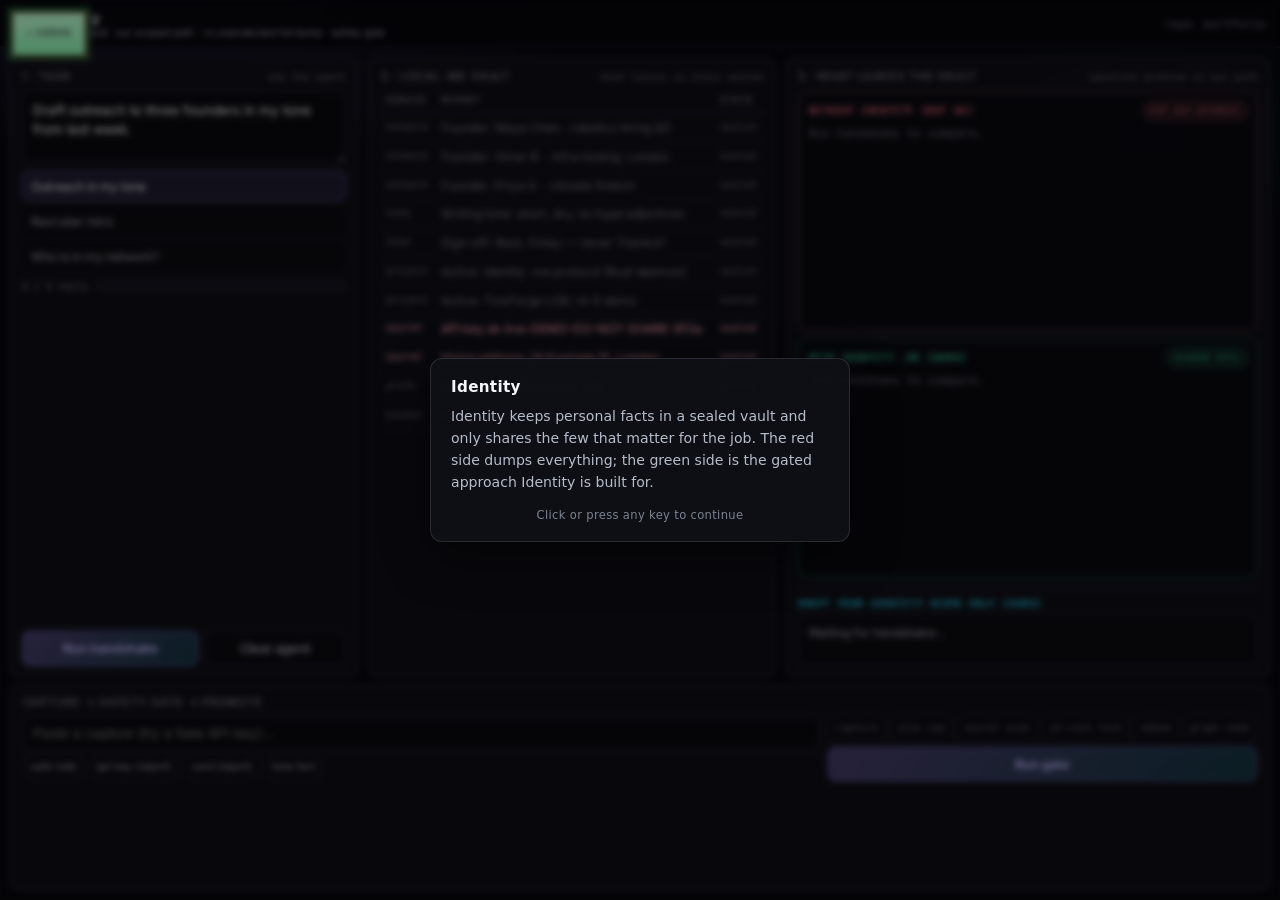
==== commit 382494bf: "Plain-English project intros, including TickForge Rewrite all project intro copy in plain language. " ====
--- a/demos/identity.html
+++ b/demos/identity.html
@@ -504,7 +504,7 @@
     </style>
   </head>
   <link rel="stylesheet" href="./mobile-polish.css?v=m1" />
-  <link rel="stylesheet" href="./intro-modal.css?v=1" />
+  <link rel="stylesheet" href="./intro-modal.css?v=2" />
   <body>
     <link rel="stylesheet" href="./garden-back.css?v=m1" />
     <a class="garden-back" href="../">← GARDEN</a>
@@ -646,10 +646,9 @@
       <div class="intro-modal__card">
         <h2 class="intro-modal__title" id="introTitle">Identity</h2>
         <p class="intro-modal__body">
-          Identity keeps context in a local sealed vault and only releases a small set of
-          relevant facts for the task. The red pane is a baseline for contrast. The green
-          pane and draft are what Identity enables. This page is an interactive sketch of
-          the sealed-vault handshake for demonstration purposes.
+          Identity keeps personal facts in a sealed vault and only shares the few that matter
+          for the job. The red side dumps everything; the green side is the gated approach
+          Identity is built for.
         </p>
         <p class="intro-modal__hint">Click or press any key to continue</p>
       </div>
@@ -984,6 +983,6 @@
 
       boot();
     </script>
-    <script src="./intro-modal.js?v=1"></script>
+    <script src="./intro-modal.js?v=2"></script>
   </body>
 </html>
--- a/demos/intro-modal.css
+++ b/demos/intro-modal.css
@@ -1,4 +1,9 @@
 /* Project intro modal — centered, light, dismiss on any click/key */
+
+/* When a demo is embedded in the garden iframe, the parent shows the intro */
+html.in-garden-frame .intro-modal {
+  display: none !important;
+}
 
 .intro-modal {
   position: fixed;
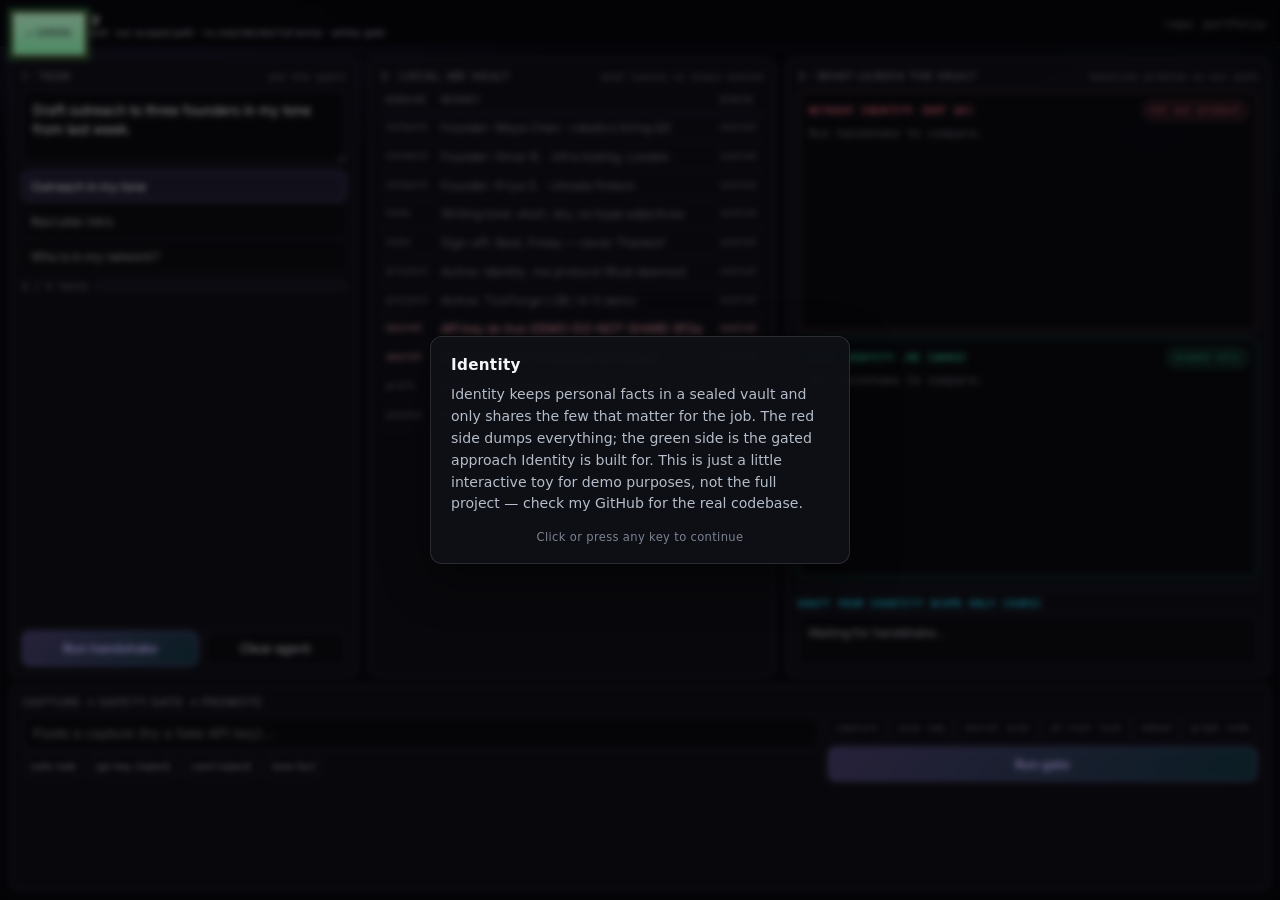
==== commit 605cb0a2: "Add demo-toy disclaimer to all project intros" ====
--- a/demos/identity.html
+++ b/demos/identity.html
@@ -648,7 +648,8 @@
         <p class="intro-modal__body">
           Identity keeps personal facts in a sealed vault and only shares the few that matter
           for the job. The red side dumps everything; the green side is the gated approach
-          Identity is built for.
+          Identity is built for. This is just a little interactive toy for demo purposes, not
+          the full project — check my GitHub for the real codebase.
         </p>
         <p class="intro-modal__hint">Click or press any key to continue</p>
       </div>
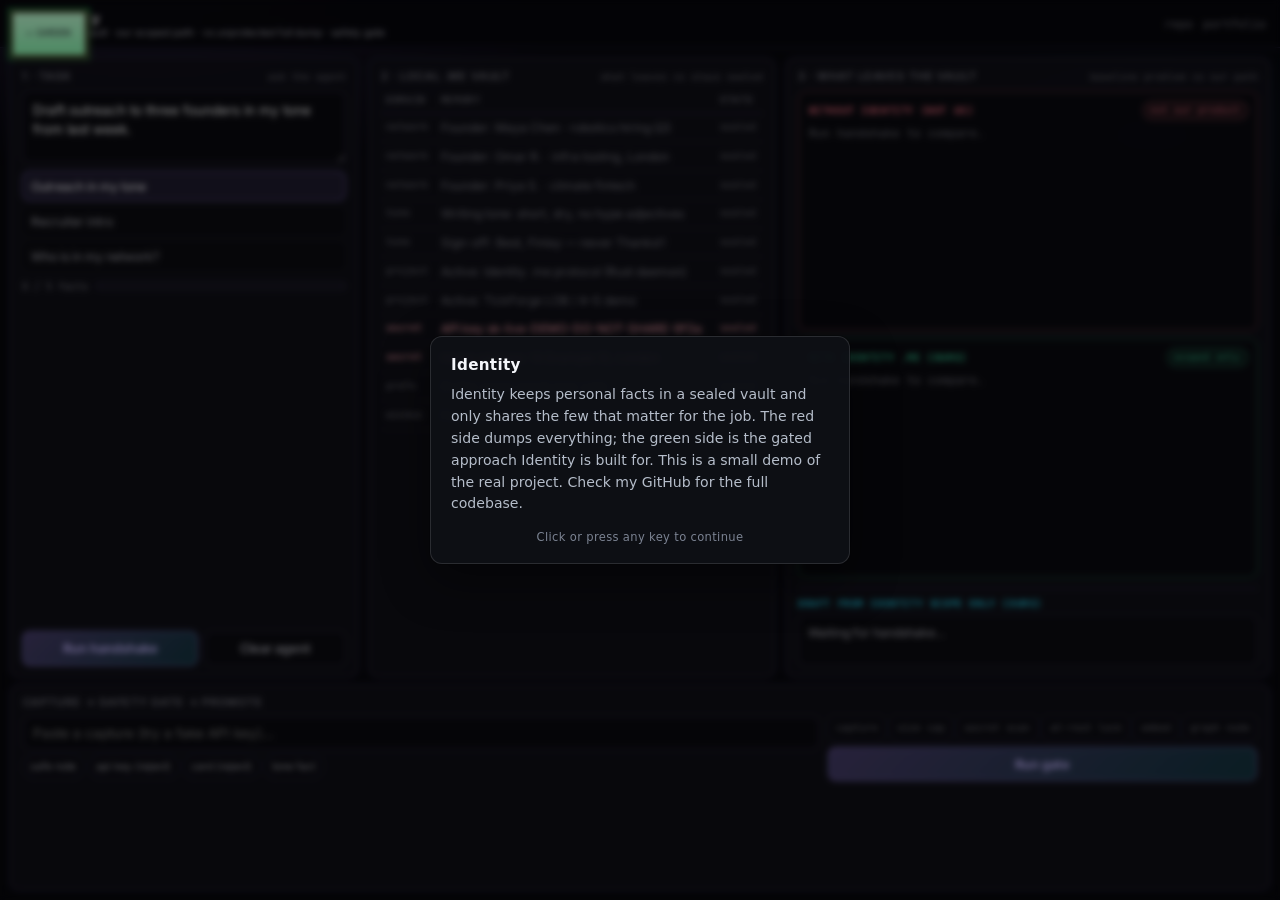
==== commit 447db53e: "Shorten demo disclaimer on project intros" ====
--- a/demos/identity.html
+++ b/demos/identity.html
@@ -648,8 +648,7 @@
         <p class="intro-modal__body">
           Identity keeps personal facts in a sealed vault and only shares the few that matter
           for the job. The red side dumps everything; the green side is the gated approach
-          Identity is built for. This is just a little interactive toy for demo purposes, not
-          the full project — check my GitHub for the real codebase.
+          Identity is built for. This is a small demo of the real project. Check my GitHub for the full codebase.
         </p>
         <p class="intro-modal__hint">Click or press any key to continue</p>
       </div>
